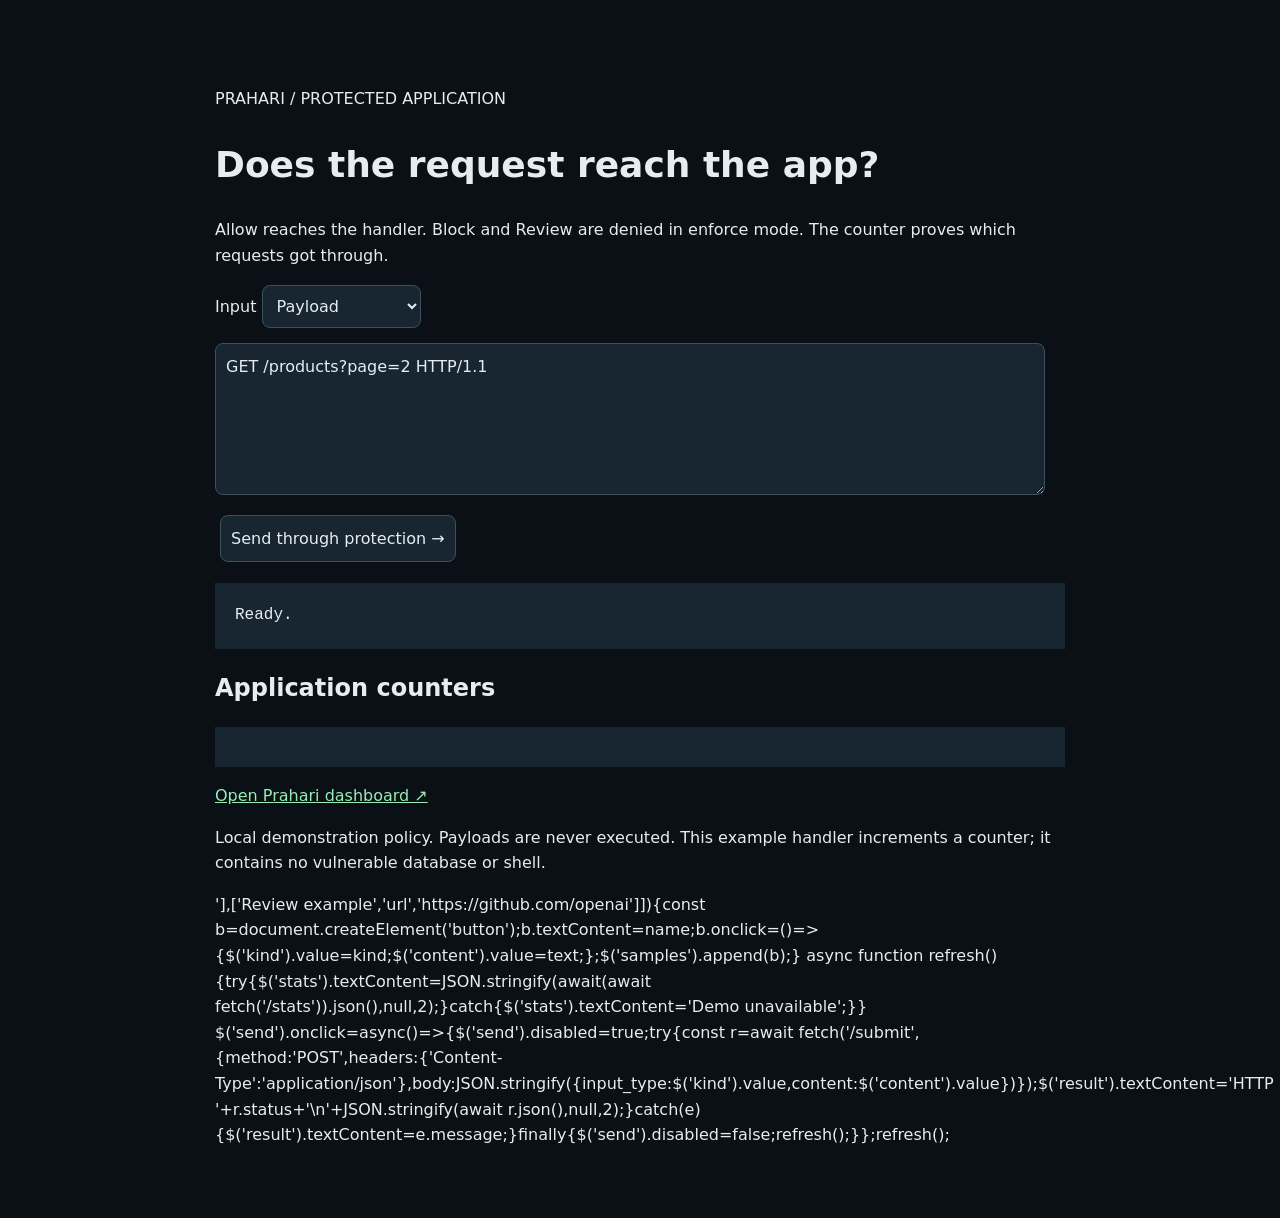
==== demo-app/index.html @ 6e98e267 "Build unified Prahari threat workspace with hybrid detection and dashboard Recover the existing mode" ====
<!doctype html><html lang="en"><meta charset="utf-8"><meta name="viewport" content="width=device-width,initial-scale=1"><title>Prahari · Protected demo</title><style>body{background:#0a1015;color:#e6edf2;font:16px/1.6 system-ui;max-width:850px;margin:50px auto;padding:20px}h1{font-size:36px}button,textarea,select{font:inherit;background:#172630;color:inherit;border:1px solid #3c515e;border-radius:8px;padding:10px}button{cursor:pointer;margin:5px}textarea{display:block;width:95%;height:130px;margin:15px 0}pre{white-space:pre-wrap;overflow-wrap:anywhere;background:#172630;padding:20px}a{color:#98edb6}</style><p>PRAHARI / PROTECTED APPLICATION</p><h1>Does the request reach the app?</h1><p>Allow reaches the handler. Block and Review are denied in enforce mode. The counter proves which requests got through.</p><label>Input <select id="kind"><option value="payload">Payload</option><option value="url">Submitted link</option></select></label><textarea id="content" aria-label="Content" maxlength="10000">GET /products?page=2 HTTP/1.1</textarea><div id="samples"></div><button id="send">Send through protection →</button><pre id="result" aria-live="polite">Ready.</pre><h2>Application counters</h2><pre id="stats"></pre><a href="http://127.0.0.1:8000/">Open Prahari dashboard ↗</a><p>Local demonstration policy. Payloads are never executed. This example handler increments a counter; it contains no vulnerable database or shell.</p><script>
const $=id=>document.getElementById(id);for(const [name,kind,text]of [['Benign','payload','GET /products?page=2 HTTP/1.1'],['Block example','payload','<script>alert(1)</script>'],['Review example','url','https://github.com/openai']]){const b=document.createElement('button');b.textContent=name;b.onclick=()=>{$('kind').value=kind;$('content').value=text;};$('samples').append(b);}
async function refresh(){try{$('stats').textContent=JSON.stringify(await(await fetch('/stats')).json(),null,2);}catch{$('stats').textContent='Demo unavailable';}}
$('send').onclick=async()=>{$('send').disabled=true;try{const r=await fetch('/submit',{method:'POST',headers:{'Content-Type':'application/json'},body:JSON.stringify({input_type:$('kind').value,content:$('content').value})});$('result').textContent='HTTP '+r.status+'\n'+JSON.stringify(await r.json(),null,2);}catch(e){$('result').textContent=e.message;}finally{$('send').disabled=false;refresh();}};refresh();
</script></html>
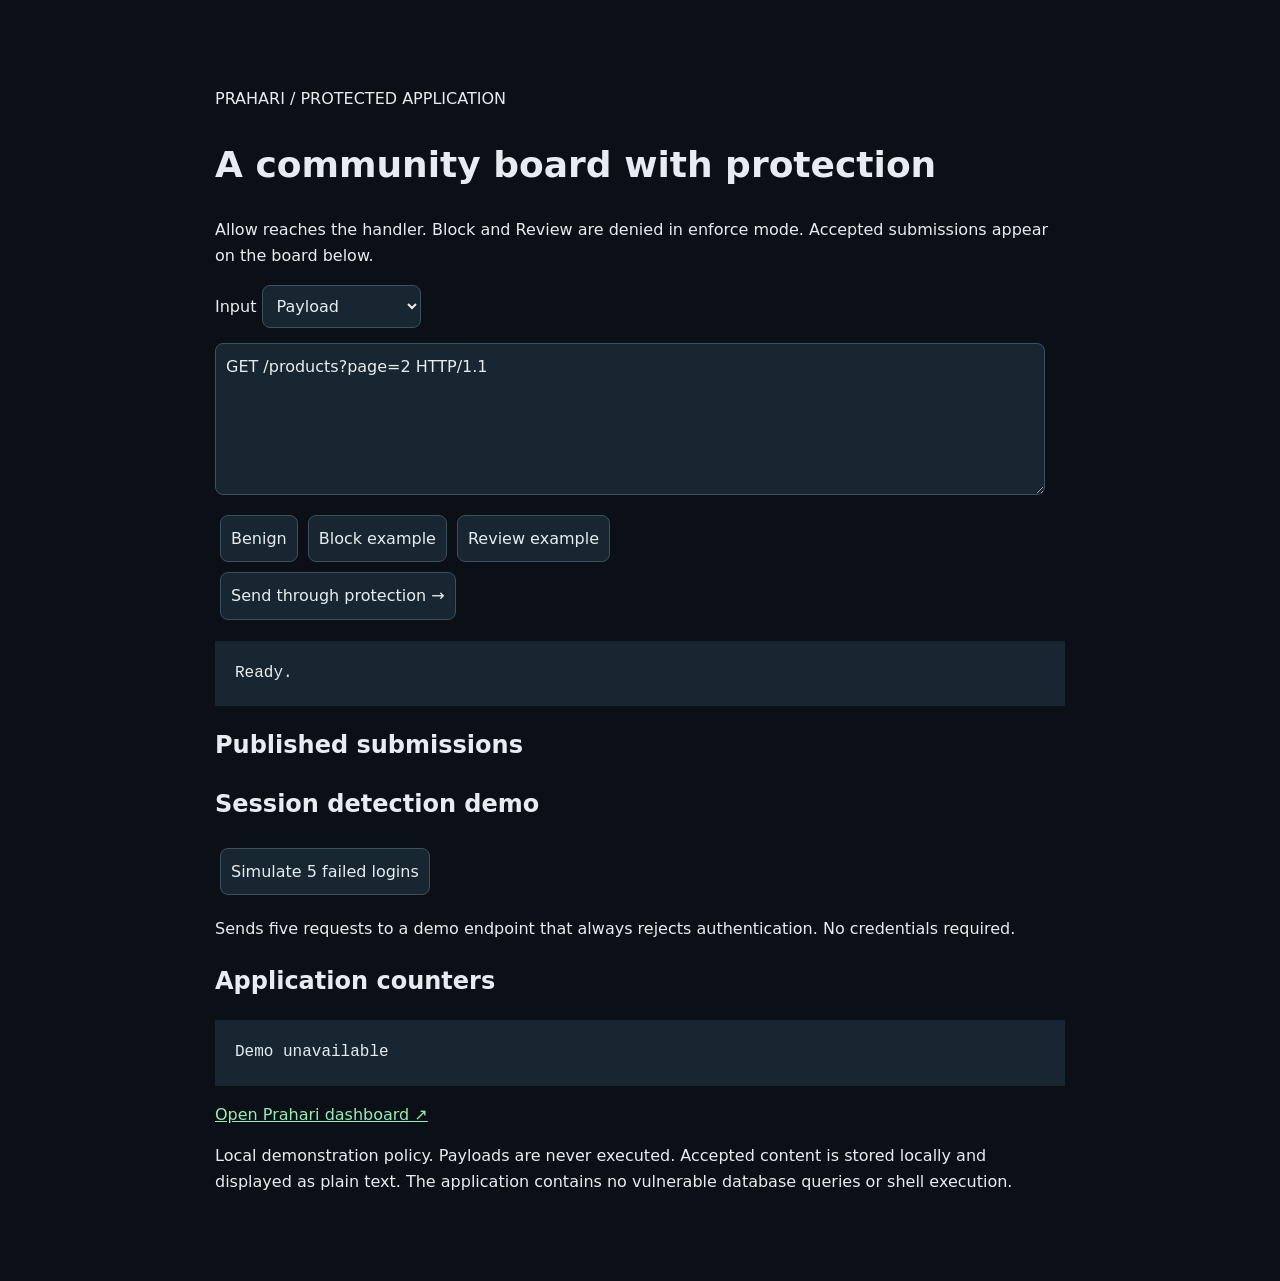
==== commit dad6b0ce: "Add Prahari SecureNet v2 release with session and network incident analysis" ====
--- a/demo-app/index.html
+++ b/demo-app/index.html
@@ -1,5 +1,6 @@
-<!doctype html><html lang="en"><meta charset="utf-8"><meta name="viewport" content="width=device-width,initial-scale=1"><title>Prahari · Protected demo</title><style>body{background:#0a1015;color:#e6edf2;font:16px/1.6 system-ui;max-width:850px;margin:50px auto;padding:20px}h1{font-size:36px}button,textarea,select{font:inherit;background:#172630;color:inherit;border:1px solid #3c515e;border-radius:8px;padding:10px}button{cursor:pointer;margin:5px}textarea{display:block;width:95%;height:130px;margin:15px 0}pre{white-space:pre-wrap;overflow-wrap:anywhere;background:#172630;padding:20px}a{color:#98edb6}</style><p>PRAHARI / PROTECTED APPLICATION</p><h1>Does the request reach the app?</h1><p>Allow reaches the handler. Block and Review are denied in enforce mode. The counter proves which requests got through.</p><label>Input <select id="kind"><option value="payload">Payload</option><option value="url">Submitted link</option></select></label><textarea id="content" aria-label="Content" maxlength="10000">GET /products?page=2 HTTP/1.1</textarea><div id="samples"></div><button id="send">Send through protection →</button><pre id="result" aria-live="polite">Ready.</pre><h2>Application counters</h2><pre id="stats"></pre><a href="http://127.0.0.1:8000/">Open Prahari dashboard ↗</a><p>Local demonstration policy. Payloads are never executed. This example handler increments a counter; it contains no vulnerable database or shell.</p><script>
-const $=id=>document.getElementById(id);for(const [name,kind,text]of [['Benign','payload','GET /products?page=2 HTTP/1.1'],['Block example','payload','<script>alert(1)</script>'],['Review example','url','https://github.com/openai']]){const b=document.createElement('button');b.textContent=name;b.onclick=()=>{$('kind').value=kind;$('content').value=text;};$('samples').append(b);}
-async function refresh(){try{$('stats').textContent=JSON.stringify(await(await fetch('/stats')).json(),null,2);}catch{$('stats').textContent='Demo unavailable';}}
+<!doctype html><html lang="en"><meta charset="utf-8"><meta name="viewport" content="width=device-width,initial-scale=1"><title>Prahari · Community board</title><style>body{background:#0a1015;color:#e6edf2;font:16px/1.6 system-ui;max-width:850px;margin:50px auto;padding:20px}h1{font-size:36px}button,textarea,select{font:inherit;background:#172630;color:inherit;border:1px solid #3c515e;border-radius:8px;padding:10px}button{cursor:pointer;margin:5px}textarea{display:block;width:95%;height:130px;margin:15px 0}pre{white-space:pre-wrap;overflow-wrap:anywhere;background:#172630;padding:20px}a{color:#98edb6}</style><p>PRAHARI / PROTECTED APPLICATION</p><h1>A community board with protection</h1><p>Allow reaches the handler. Block and Review are denied in enforce mode. Accepted submissions appear on the board below.</p><label>Input <select id="kind"><option value="payload">Payload</option><option value="url">Submitted link</option></select></label><textarea id="content" aria-label="Content" maxlength="10000">GET /products?page=2 HTTP/1.1</textarea><div id="samples"></div><button id="send">Send through protection →</button><pre id="result" aria-live="polite">Ready.</pre><h2>Published submissions</h2><div id="posts"></div><h2>Session detection demo</h2><button id="session-demo">Simulate 5 failed logins</button><p id="session-result" aria-live="polite">Sends five requests to a demo endpoint that always rejects authentication. No credentials required.</p><h2>Application counters</h2><pre id="stats"></pre><a href="http://127.0.0.1:8000/">Open Prahari dashboard ↗</a><p>Local demonstration policy. Payloads are never executed. Accepted content is stored locally and displayed as plain text. The application contains no vulnerable database queries or shell execution.</p><script>
+const $=id=>document.getElementById(id);for(const [name,kind,text]of [['Benign','payload','GET /products?page=2 HTTP/1.1'],['Block example','payload','<script>alert(1)<\/script>'],['Review example','url','http://secure-paypal-verify.example/login']]){const b=document.createElement('button');b.textContent=name;b.onclick=()=>{$('kind').value=kind;$('content').value=text;};$('samples').append(b);}
+async function refresh(){try{const data=await(await fetch('/posts')).json();$('posts').replaceChildren();for(const post of data.posts){const p=document.createElement('pre');p.textContent=post.content;$('posts').append(p);}$('stats').textContent=JSON.stringify(await(await fetch('/stats')).json(),null,2);}catch{$('stats').textContent='Demo unavailable';}}
 $('send').onclick=async()=>{$('send').disabled=true;try{const r=await fetch('/submit',{method:'POST',headers:{'Content-Type':'application/json'},body:JSON.stringify({input_type:$('kind').value,content:$('content').value})});$('result').textContent='HTTP '+r.status+'\n'+JSON.stringify(await r.json(),null,2);}catch(e){$('result').textContent=e.message;}finally{$('send').disabled=false;refresh();}};refresh();
+$('session-demo').onclick=async()=>{$('session-demo').disabled=true;try{for(let i=0;i<5;i++){const r=await fetch('/login',{method:'POST'});if(r.status!==401)throw Error('Demo login unavailable');}$('session-result').textContent='Five failures recorded. Open the dashboard incident timeline (updates within five seconds).';refresh();}catch(e){$('session-result').textContent=e.message;}finally{$('session-demo').disabled=false;}};
 </script></html>
